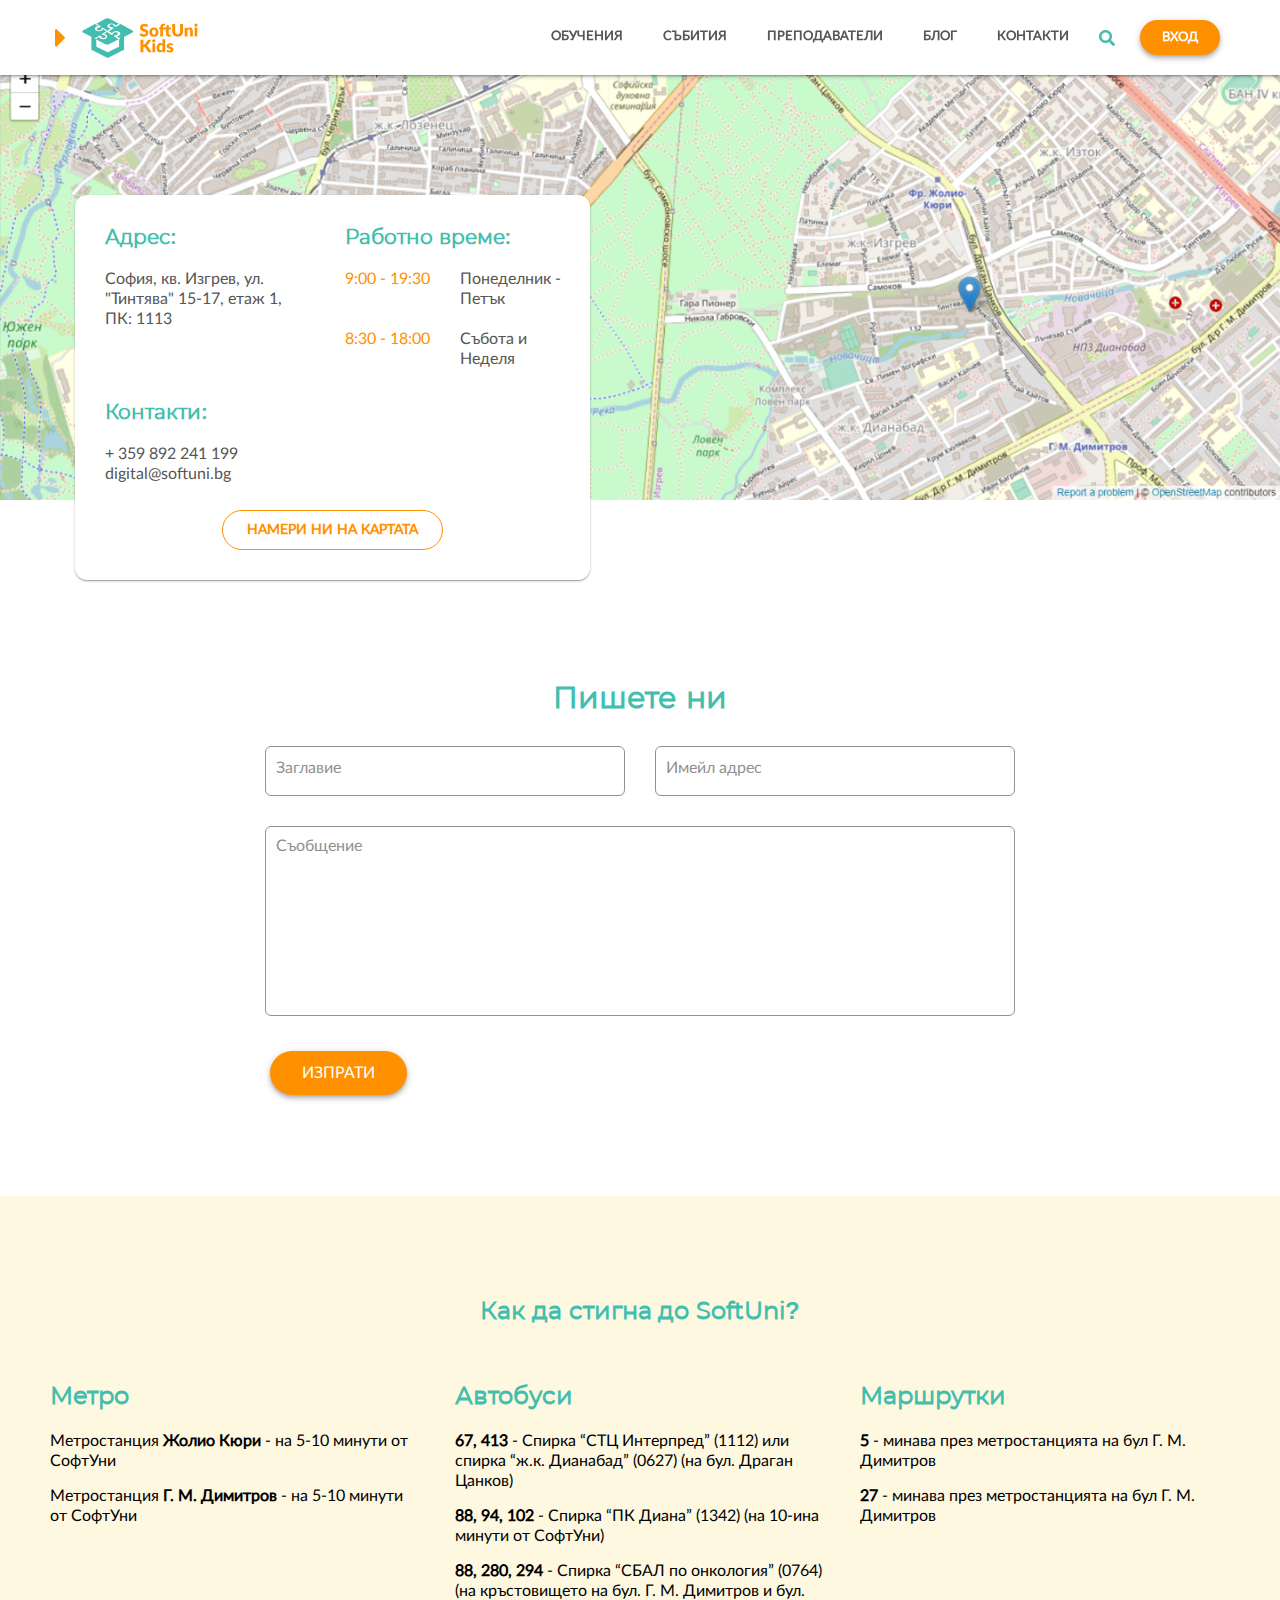
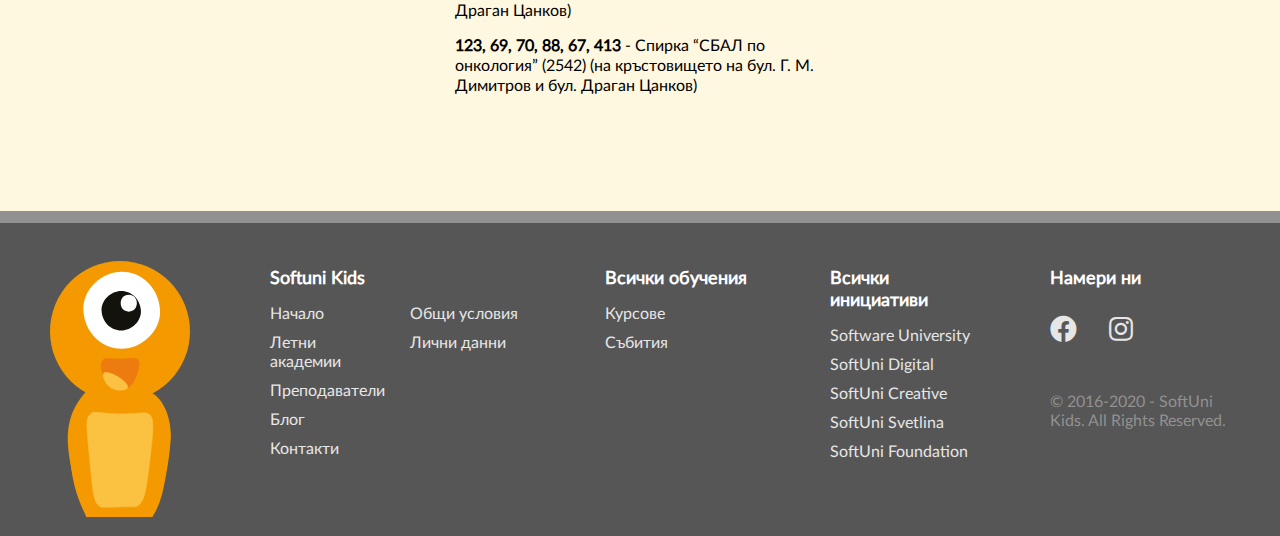
==== views/contacts.html @ 0d6dba03 "Added navbar to the header for mobile" ====
<!DOCTYPE html>
<html lang="en">

<head>
  <meta charset="UTF-8">
  <meta name="viewport" content="width=device-width, initial-scale=1.0">
  <link rel="stylesheet" href="https://cdnjs.cloudflare.com/ajax/libs/font-awesome/5.11.2/css/all.min.css">
  <link rel="stylesheet" href="../styles/01-settings/settings-typography.css">
  <link rel="stylesheet" href="../styles/03-generic/generic-normalize.css">
  <link rel="stylesheet" href="../styles/04-elements/elements-lists.css">
  <link rel="stylesheet" href="../styles/04-elements/elements-links.css">
  <link rel="stylesheet" href="../styles/04-elements/elements-input-fields.css">
  <link rel="stylesheet" href="../styles/05-objects/objects-containers.css">
  <link rel="stylesheet" href="../styles/06-components/common/components-button.css">
  <link rel="stylesheet" href="../styles/06-components/common/components-header.css">
  <link rel="stylesheet" href="../styles/06-components/common/components-footer.css">
  <link rel="stylesheet" href="../styles/06-components/common/components-navigation.css">
  <link rel="stylesheet" href="../styles/06-components/contacts/contacts-header.css">
  <link rel="stylesheet" href="../styles/06-components/contacts/contacts-form.css">
  <link rel="stylesheet" href="../styles/06-components/contacts/contacts-transport-section.css">
  <link rel="stylesheet" href="../styles/07-utilities/utilities-centered.css">
  <title>Contact us - SoftUni Kids</title>
</head>

<body>
  <nav class="navigation-wrapper">
    <div class="navigation container">
      <a class="navigation-logo" href="#">
        <i class="fas fa-caret-right"></i>
      </a>
      <ul class="navigation-list">
        <li class="navigation-list-item">
          <a href="../views/courses.html">обучения</a>
        </li>
        <li class="navigation-list-item">
          <a href="#">Събития</a>
        </li>
        <li class="navigation-list-item">
          <a href="../views/trainers.html">Преподаватели</a>
        </li>
        <li class="navigation-list-item">
          <a href="#">Блог</a>
        </li>
        <li class="navigation-list-item">
          <a href="../views/contacts.html">Контакти</a>
        </li>
        <li class="navigation-list-item search-icon">
          <img src="../assets/icons/search.png" alt="Search">
        </li>
        <li class="navigation-list-item login-btn-wrapper">
          <button class="btn btn-primary btn-login">
            вход
          </button>
        </li>
        <li class="navigation-list-item mobile-nav">
          <i class="fas fa-bars"></i>
        </li>
      </ul>
    </div>
  </nav>

  <header class="header contacts-header">
    <div class="header-map-container"></div>
    <section class="header-text-container header-text-and-button-container">
      <div class="header-text">
        <h3 class="header-text-title">Адрес:</h3>
        <p class="header-text-description">
          София, кв. Изгрев, ул. "Тинтява" 15-17, етаж 1,
          ПК: 1113
        </p>
      </div>

      <div class="header-text">
        <h3 class="header-text-title">Работно време:</h3>
        <div class="header-working-time-container">
          <p class="header-working-hours">9:00 - 19:30</p>
          <p class="header-working-days">Понеделник - Петък</p>
          <p class="header-working-hours">8:30 - 18:00</p>
          <p class="header-working-days">Събота и Неделя</p>
        </div>
      </div>

      <div class="header-text">
        <h3 class="header-text-title">Контакти:</h3>
        <p class="header-text-description">+ 359 892 241 199</p>
        <p class="header-text-description">digital@softuni.bg</p>
      </div>

      <button class="btn btn-secondary find-us-btn">намери ни на картата</button>
    </section>
  </header>

  <main>
    <section class="contact-us-form-container container">
      <h3 class="contact-us-form-title">Пишете ни</h3>
      <form action="#" class="contact-us-form">
        <input class="contact-us-input-field" type="text" placeholder="Заглавие">
        <input class="contact-us-input-field" type="text" placeholder="Имейл адрес">
        <textarea class="contact-us-textarea" type="text" placeholder="Съобщение"></textarea>
        <button class="btn btn-primary contact-us-btn" type="submit">
          изпрати
        </button>
      </form>
    </section>

    <section class="transport-to-softuni-container">
      <article class="transport-to-softuni container">
        <h2 class="transport-to-softuni-title">Как да стигна до SoftUni?</h2>

        <article class="transport-to-softuni-type">
          <h3 class="transport-to-softuni-type-title">Метро</h3>
          <ul class="transport-to-softuni-type-list">
            <li class="transport-to-softuni-type-list-item">
              Метростанция <strong>Жолио Кюри</strong> - на 5-10 минути от
              СофтУни</li>
            <li class="transport-to-softuni-type-list-item">
              Метростанция <strong>Г. М. Димитров</strong> - на 5-10
              минути
              от СофтУни</li>
          </ul>
        </article>

        <article class="transport-to-softuni-type">
          <h3 class="transport-to-softuni-type-title">Автобуси</h3>
          <ul class="transport-to-softuni-type-list">
            <li class="transport-to-softuni-type-list-item">
              <strong>67, 413</strong> - Спирка “СТЦ Интерпред” (1112) или спирка “ж.к. Дианабад” (0627) (на бул. Драган
              Цанков)
            </li>
            <li class="transport-to-softuni-type-list-item">
              <strong>88, 94, 102</strong> - Спирка “ПК Диана” (1342) (на 10-ина минути от СофтУни)
            </li>
            <li class="transport-to-softuni-type-list-item">
              <strong>88, 280, 294</strong> - Спирка “СБАЛ по онкология” (0764) (на кръстовището на бул. Г. М. Димитров
              и бул. Драган Цанков)
            </li>
            <li class="transport-to-softuni-type-list-item">
              <strong>123, 69, 70, 88, 67, 413</strong> - Спирка “СБАЛ по онкология” (2542) (на кръстовището на бул. Г.
              М. Димитров и бул. Драган Цанков)
            </li>
          </ul>
        </article>

        <article class="transport-to-softuni-type">
          <h3 class="transport-to-softuni-type-title">Маршрутки</h3>
          <ul class="transport-to-softuni-type-list">
            <li class="transport-to-softuni-type-list-item">
              <strong>5</strong> - минава през метростанцията на бул Г. М. Димитров
            </li>
            <li class="transport-to-softuni-type-list-item">
              <strong>27</strong> - минава през метростанцията на бул Г. М. Димитров
            </li>
          </ul>
        </article>
      </article>
    </section>
  </main>

  <footer class="footer">
    <section class="footer-image-and-list-container container">
      <div class="footer-image-container">
        <img class="footer-image" src="../assets/icons/footer-icon.svg" alt="">
      </div>
      <ul class="footer-list">
        <li class="footer-list-item kids">
          <header class="footer-list-item-title">Softuni Kids</header>
          <article class="footer-inner-list-container">
            <ul class="footer-inner-list">
              <li class="footer-inner-list-item">
                <a href="#">Начало</a>
              </li>
              <li class="footer-inner-list-item">
                <a href="#">Летни академии</a>
              </li>
              <li class="footer-inner-list-item">
                <a href="../views/trainers.html">Преподаватели</a>
              </li>
              <li class="footer-inner-list-item">
                <a href="#">Блог</a>
              </li>
              <li class="footer-inner-list-item">
                <a href="../views/contacts.html">Контакти</a>
              </li>
            </ul>
            <ul class="footer-inner-list">
              <li class="footer-inner-list-item">
                <a href="#">Общи условия</a>
              </li>
              <li class="footer-inner-list-item">
                <a href="#">Лични данни</a>
              </li>
            </ul>
          </article>
        </li>
        <li class="footer-list-item all-educations">
          <header class="footer-list-item-title">Всички обучения</header>
          <ul class="footer-inner-list">
            <li class="footer-inner-list-item">
              <a href="../views/courses.html">Курсове</a>
            </li>
            <li class="footer-inner-list-item">
              <a href="#">Събития</a>
            </li>
          </ul>
        </li>
        <li class="footer-list-item all-initiatives">
          <header class="footer-list-item-title">Всички инициативи</header>
          <ul class="footer-inner-list">
            <li class="footer-inner-list-item">
              <a href="#">Software University</a>
            </li>
            <li class="footer-inner-list-item">
              <a href="#">SoftUni Digital</a>
            </li>
            <li class="footer-inner-list-item">
              <a href="#">SoftUni Creative</a>
            </li>
            <li class="footer-inner-list-item">
              <a href="#">SoftUni Svetlina</a>
            </li>
            <li class="footer-inner-list-item">
              <a href="#">SoftUni Foundation</a>
            </li>
          </ul>
        </li>
        <li class="footer-list-item find-us">
          <header class="footer-list-item-title">Намери ни</header>
          <ul class="footer-inner-list social-media-list">
            <li class="footer-inner-list-item">
              <a href="#">
                <i class="fab fa-facebook"></i>
              </a>
            </li>
            <li class="footer-inner-list-item">
              <a href="#">
                <i class="fab fa-instagram"></i>
              </a>
            </li>
          </ul>
          <p class="all-rights-reserved">
            © 2016-2020 - SoftUni Kids. All Rights Reserved.
          </p>
        </li>
      </ul>
    </section>
  </footer>
</body>

</html>
---- styles/01-settings/settings-typography.css ----
@font-face {
  font-family: "Lato-Regular";
  src: url("../../assets/fonts/Lato2OFLWeb/Lato/fonts/Lato-Regular.woff2") format("woff2"), url("../../assets/fonts/Lato2OFLWeb/Lato/fonts/Lato-Regular.woff") format("woff"), url("../../assets/fonts/Lato2OFLWeb/Lato/fonts/Lato-Regular.ttf") format("truetype");
}

@font-face {
  font-family: "Montserrat";
  src: url("../../assets/fonts/Montserrat/Montserrat-Regular/montserrat-400-normal.woff2") format("woff2"), url("../../assets/fonts/Montserrat/Montserrat-Regular/montserrat-400-normal.woff") format("woff"), url("../../assets/fonts/Montserrat/Montserrat-Regular/montserrat-400-normal.ttf") format("truetype");
}

html,
* {
  font-family: "Lato-Regular", sans-serif;
}

a,
button {
  font-style: normal;
  font-size: 13px;
  line-height: 16px;
}

a {
  font-weight: 600;
}

p {
  font-style: normal;
  font-weight: normal;
  font-size: 16px;
  line-height: 20px;
}

button {
  font-weight: 800;
}

h1,
h2,
h3,
h4,
h5,
h6 {
  font-family: "Montserrat", sans-serif;
}

h1 {
  font-family: "Montserrat", sans-serif;
  font-style: normal;
  font-weight: 600;
  font-size: 36px;
  line-height: 44px;
}

h3 {
  font-style: normal;
  font-weight: bold;
  font-size: 24px;
  line-height: 30px;
}

h4 {
  font-style: normal;
  font-weight: 600;
  font-size: 20px;
  line-height: 24px;
}
/*# sourceMappingURL=settings-typography.css.map */
---- styles/04-elements/elements-lists.css ----
ul {
  padding: 0;
  margin: 0;
}

li {
  list-style: none;
}
/*# sourceMappingURL=elements-lists.css.map */
---- styles/04-elements/elements-links.css ----
a {
  padding-bottom: 2px;
  text-decoration: none;
  font-size: inherit;
  color: #FF9100;
}
/*# sourceMappingURL=elements-links.css.map */
---- styles/04-elements/elements-input-fields.css ----
select {
  min-width: 200px;
  min-height: 45px;
  padding: 15px;
  border: none;
  -webkit-box-sizing: border-box;
          box-sizing: border-box;
  border-radius: 4px;
  -webkit-appearance: none;
}

select:hover {
  cursor: pointer;
}

select::-webkit-input-placeholder {
  color: #919191;
}

select:-ms-input-placeholder {
  color: #919191;
}

select::-ms-input-placeholder {
  color: #919191;
}

select::placeholder {
  color: #919191;
}

option {
  font-size: 16px;
  line-height: 20px;
  color: #565656;
}

textarea {
  resize: none;
}
/*# sourceMappingURL=elements-input-fields.css.map */
---- styles/05-objects/objects-containers.css ----
.container {
  max-width: 1310px;
  width: 100%;
  margin: 20px auto;
  padding: 0 20px;
}

@media only screen and (min-width: 768px) {
  .container {
    max-width: 1390px;
    margin: 50px auto;
    padding: 0 50px;
  }
}
/*# sourceMappingURL=objects-containers.css.map */
---- styles/06-components/common/components-button.css ----
/* Shadow 0dp */
/* Shadow 1dp */
/* Shadow 2dp */
/* Shadow 3dp */
/* Shadow 4dp */
/* Shadow 6dp */
/* Shadow 8dp */
/* Shadow 9dp */
/* Shadow 12dp */
/* Shadow 16dp */
/* Shadow 24dp */
.btn {
  -webkit-box-shadow: 0 4px 5px 0 rgba(0, 0, 0, 0.14), 0 1px 10px 0 rgba(0, 0, 0, 0.12), 0 2px 4px -1px rgba(0, 0, 0, 0.2);
          box-shadow: 0 4px 5px 0 rgba(0, 0, 0, 0.14), 0 1px 10px 0 rgba(0, 0, 0, 0.12), 0 2px 4px -1px rgba(0, 0, 0, 0.2);
  border-radius: 100px;
  border: none;
  outline: none;
  padding: 10px 22px;
  text-transform: uppercase;
  -webkit-transition: 0.5s ease box-shadow, 0.5s ease background-color;
  transition: 0.5s ease box-shadow, 0.5s ease background-color;
  font-weight: 800;
}

.btn:hover {
  cursor: pointer;
  -webkit-box-shadow: 0 1px 1px 0 rgba(0, 0, 0, 0.14), 0 2px 1px -1px rgba(0, 0, 0, 0.12), 0 1px 3px 0 rgba(0, 0, 0, 0.2);
          box-shadow: 0 1px 1px 0 rgba(0, 0, 0, 0.14), 0 2px 1px -1px rgba(0, 0, 0, 0.12), 0 1px 3px 0 rgba(0, 0, 0, 0.2);
}

.btn-primary,
.btn-secondary,
.btn-small {
  margin: 5px;
}

.btn-primary,
.btn-small {
  font-weight: 400;
  color: #FFF;
  background-color: #FF9100;
  -webkit-box-shadow: 0 4px 5px 0 rgba(0, 0, 0, 0.14), 0 1px 10px 0 rgba(0, 0, 0, 0.12), 0 2px 4px -1px rgba(0, 0, 0, 0.2);
          box-shadow: 0 4px 5px 0 rgba(0, 0, 0, 0.14), 0 1px 10px 0 rgba(0, 0, 0, 0.12), 0 2px 4px -1px rgba(0, 0, 0, 0.2);
}

.btn-primary:hover,
.btn-small:hover {
  -webkit-box-shadow: none;
          box-shadow: none;
}

.btn-primary {
  height: 44px;
  font-size: 16px;
  line-height: 20px;
  padding: 12px 32px;
}

.btn-small {
  height: 31px;
  font-size: 11px;
  line-height: 13px;
  padding: 9px 18px;
}

.btn-primary-disabled,
.btn-small-disabled {
  background-color: #D6D6D6;
  -webkit-box-shadow: none;
          box-shadow: none;
}

.btn-secondary {
  height: 40px;
  font-weight: 900;
  line-height: 16px;
  padding: 11px 24px;
  color: #FF9100;
  background-color: #FFF;
  border: 1px solid #FF9100;
}

.btn-secondary:not(.btn-secondary-disabled):hover {
  background-color: rgba(255, 160, 0, 0.06);
}

.btn-secondary-disabled {
  color: #D6D6D6;
  border: 1px solid #D6D6D6;
}

.btn-login {
  display: -webkit-box;
  display: -ms-flexbox;
  display: flex;
  -webkit-box-pack: center;
      -ms-flex-pack: center;
          justify-content: center;
  font-weight: 800;
  font-size: 13px;
  line-height: 16px;
}
/*# sourceMappingURL=components-button.css.map */
---- styles/06-components/common/components-header.css ----
.header {
  color: #FFF;
}
/*# sourceMappingURL=components-header.css.map */
---- styles/06-components/common/components-footer.css ----
/* Shadow 0dp */
/* Shadow 1dp */
/* Shadow 2dp */
/* Shadow 3dp */
/* Shadow 4dp */
/* Shadow 6dp */
/* Shadow 8dp */
/* Shadow 9dp */
/* Shadow 12dp */
/* Shadow 16dp */
/* Shadow 24dp */
.footer {
  position: relative;
  min-height: 325px;
  background-color: #565656;
  border-top: 12px solid #919191;
}

.footer .footer-image-and-list-container {
  position: relative;
  -webkit-box-pack: justify;
      -ms-flex-pack: justify;
          justify-content: space-between;
  margin: 0 auto;
}

@media only screen and (min-width: 1200px) {
  .footer .footer-image-and-list-container {
    display: -ms-grid;
    display: grid;
    -ms-grid-columns: (1fr)[2];
        grid-template-columns: repeat(2, 1fr);
    gap: 80px;
    padding: 0 50px;
  }
}

.footer .footer-image-container {
  display: none;
  max-width: 220px;
  position: absolute;
  bottom: 0;
  -webkit-transition: 1s bottom cubic-bezier(0.175, 1.885, 0.32, 2.275);
  transition: 1s bottom cubic-bezier(0.175, 1.885, 0.32, 2.275);
}

@media only screen and (min-width: 992px) {
  .footer .footer-image-container {
    position: relative;
  }
}

@media only screen and (min-width: 1200px) {
  .footer .footer-image-container {
    display: block;
  }
}

.footer .footer-image-container:hover {
  bottom: 50px;
}

.footer .footer-image {
  position: absolute;
  bottom: 0;
  max-height: 100%;
}

@media only screen and (min-width: 992px) {
  .footer .footer-image {
    max-width: 100%;
    max-height: 150%;
  }
}

.footer .footer-list {
  display: -ms-grid;
  display: grid;
  -ms-grid-rows: 1fr 1fr;
      grid-template-rows: 1fr 1fr;
  -ms-grid-columns: 1fr 1fr;
      grid-template-columns: 1fr 1fr;
  gap: 32px 23px;
  padding: 50px 0;
}

@media only screen and (min-width: 992px) {
  .footer .footer-list {
    -ms-grid-columns: minmax(255px, 1fr) minmax(145px, 1fr) minmax(140px, 1fr) minmax(180px, 1fr);
        grid-template-columns: minmax(255px, 1fr) minmax(145px, 1fr) minmax(140px, 1fr) minmax(180px, 1fr);
    -ms-grid-rows: 1fr;
        grid-template-rows: 1fr;
    gap: 80px;
    padding: 45px 0;
  }
}

.footer .footer-list-item a {
  font-weight: normal;
}

.footer .footer-list-item.kids {
  -webkit-box-ordinal-group: 2;
      -ms-flex-order: 1;
          order: 1;
}

.footer .footer-list-item.all-educations {
  -webkit-box-ordinal-group: 4;
      -ms-flex-order: 3;
          order: 3;
}

.footer .footer-list-item.all-initiatives {
  -webkit-box-ordinal-group: 3;
      -ms-flex-order: 2;
          order: 2;
}

.footer .footer-list-item.find-us {
  -webkit-box-ordinal-group: 5;
      -ms-flex-order: 4;
          order: 4;
}

.footer .footer-list-item.find-us .footer-list-item-title {
  display: none;
}

@media only screen and (min-width: 992px) {
  .footer .footer-list-item.kids .footer-inner-list-container {
    display: -ms-grid;
    display: grid;
    -ms-grid-columns: (1fr)[2];
        grid-template-columns: repeat(2, 1fr);
    gap: 25px;
  }
  .footer .footer-list-item.all-educations {
    -webkit-box-ordinal-group: 3;
        -ms-flex-order: 2;
            order: 2;
  }
  .footer .footer-list-item.all-initiatives {
    -webkit-box-ordinal-group: 4;
        -ms-flex-order: 3;
            order: 3;
  }
  .footer .footer-list-item.find-us .footer-list-item-title {
    display: block;
  }
}

.footer .footer-list-item-title {
  font-weight: bold;
  font-size: 18px;
  line-height: 22px;
  color: #FFF;
  padding-bottom: 15px;
}

.footer .footer-inner-list-item {
  padding-bottom: 10px;
}

.footer .footer-inner-list-item a {
  font-size: 16px;
  line-height: 19px;
  color: #E6E6E6;
  -webkit-transition: 0.3s ease color;
  transition: 0.3s ease color;
}

.footer .footer-inner-list-item a:hover {
  color: #41BEAD;
}

.footer .social-media-list {
  display: -ms-grid;
  display: grid;
  -ms-grid-columns: (29px)[2];
      grid-template-columns: repeat(2, 29px);
  -ms-grid-rows: 28px;
      grid-template-rows: 28px;
  gap: 30px;
  padding-top: 10px;
}

.footer .social-media-list a {
  font-size: 27px;
}

.footer .all-rights-reserved {
  position: absolute;
  bottom: 0;
  width: 90%;
  left: 0;
  right: 0;
  text-align: center;
  padding-top: 30px;
  margin: 30px auto;
  border-top: 1px solid #696969;
  line-height: 19px;
  color: #919191;
}

@media only screen and (min-width: 992px) {
  .footer .all-rights-reserved {
    position: relative;
    width: 100%;
    padding-top: 50px;
    margin: 0;
    border: none;
    text-align: left;
  }
}
/*# sourceMappingURL=components-footer.css.map */
---- styles/06-components/common/components-navigation.css ----
/* Shadow 0dp */
/* Shadow 1dp */
/* Shadow 2dp */
/* Shadow 3dp */
/* Shadow 4dp */
/* Shadow 6dp */
/* Shadow 8dp */
/* Shadow 9dp */
/* Shadow 12dp */
/* Shadow 16dp */
/* Shadow 24dp */
.navigation-wrapper {
  position: -webkit-sticky;
  position: sticky;
  top: 0;
  padding: 10px 0;
  -webkit-box-shadow: 0 2px 2px 0 rgba(0, 0, 0, 0.14), 0 3px 1px -2px rgba(0, 0, 0, 0.12), 0 1px 5px 0 rgba(0, 0, 0, 0.2);
          box-shadow: 0 2px 2px 0 rgba(0, 0, 0, 0.14), 0 3px 1px -2px rgba(0, 0, 0, 0.12), 0 1px 5px 0 rgba(0, 0, 0, 0.2);
  background: #FFF;
  z-index: 9999;
}

@media only screen and (min-width: 992px) {
  .navigation-wrapper {
    padding: 15px;
  }
}

.navigation-wrapper .navigation {
  display: -webkit-box;
  display: -ms-flexbox;
  display: flex;
  -webkit-box-pack: justify;
      -ms-flex-pack: justify;
          justify-content: space-between;
  -webkit-box-align: center;
      -ms-flex-align: center;
          align-items: center;
  max-height: 75px;
  margin: 0 auto;
  padding: 0;
}

@media only screen and (min-width: 768px) {
  .navigation-wrapper .navigation {
    padding: 0 20px;
  }
}

.navigation-wrapper .navigation-logo {
  position: relative;
  min-width: 45px;
  min-height: 55px;
  padding: 0;
  margin-left: 45px;
  background: center/contain no-repeat url("../../../assets/icons/logo-mobile.svg");
  top: 0;
  -webkit-transition: 1s top cubic-bezier(0.175, 1.885, 0.32, 2.275);
  transition: 1s top cubic-bezier(0.175, 1.885, 0.32, 2.275);
}

@media only screen and (min-width: 992px) {
  .navigation-wrapper .navigation-logo {
    min-width: 120px;
    min-height: 40px;
    background-image: url("../../../assets/icons/logo-desktop.svg");
  }
}

.navigation-wrapper .navigation-logo:hover {
  top: 10px;
}

.navigation-wrapper .navigation-logo .fa-caret-right {
  position: absolute;
  left: -25px;
  top: 50%;
  -webkit-transform: translateY(-50%);
          transform: translateY(-50%);
  font-size: 30px;
  color: #565656;
  cursor: pointer;
}

@media only screen and (min-width: 992px) {
  .navigation-wrapper .navigation-logo .fa-caret-right {
    color: #FF9100;
  }
}

.navigation-wrapper .navigation-list {
  display: -webkit-box;
  display: -ms-flexbox;
  display: flex;
}

.navigation-wrapper .navigation-list-item {
  display: none;
  -webkit-box-align: center;
      -ms-flex-align: center;
          align-items: center;
  margin: 0 20px;
}

@media only screen and (min-width: 992px) {
  .navigation-wrapper .navigation-list-item {
    display: -webkit-box;
    display: -ms-flexbox;
    display: flex;
  }
}

.navigation-wrapper .navigation-list-item a {
  font-size: 13px;
  line-height: 16px;
  font-weight: bold;
  color: #565656;
  text-decoration: none;
  text-transform: uppercase;
  -webkit-transition: 0.3s ease color;
  transition: 0.3s ease color;
}

.navigation-wrapper .navigation-list-item a:hover {
  color: #FF9100;
}

.navigation-wrapper .search-icon {
  margin: 0 0 0 10px;
  cursor: pointer;
  -webkit-transition: 1s ease filter;
  transition: 1s ease filter;
}

.navigation-wrapper .search-icon:hover {
  -webkit-filter: brightness(0.5);
          filter: brightness(0.5);
}

.navigation-wrapper .login-btn-wrapper {
  display: -webkit-box;
  display: -ms-flexbox;
  display: flex;
  margin-left: 20px;
}

.navigation-wrapper .btn-login {
  width: 80px;
  height: 35px;
  padding: 10px 22px;
}

.navigation-wrapper .mobile-nav {
  display: -webkit-box;
  display: -ms-flexbox;
  display: flex;
  font-size: 20px;
  color: #565656;
  margin-left: 5px;
  cursor: pointer;
}

@media only screen and (min-width: 992px) {
  .navigation-wrapper .mobile-nav {
    display: none;
  }
}
/*# sourceMappingURL=components-navigation.css.map */
---- styles/06-components/contacts/contacts-header.css ----
/* Shadow 0dp */
/* Shadow 1dp */
/* Shadow 2dp */
/* Shadow 3dp */
/* Shadow 4dp */
/* Shadow 6dp */
/* Shadow 8dp */
/* Shadow 9dp */
/* Shadow 12dp */
/* Shadow 16dp */
/* Shadow 24dp */
.contacts-header {
  min-height: 500px;
  position: relative;
}

.contacts-header .header-map-container {
  height: 425px;
  background: bottom/cover no-repeat url("../../../assets/images/map.png");
}

.contacts-header .header-text-and-button-container {
  display: -ms-grid;
  display: grid;
  -ms-grid-columns: 1fr;
      grid-template-columns: 1fr;
  -ms-grid-rows: (150px)[2] 80px 45px;
      grid-template-rows: repeat(2, 150px) 80px 45px;
  gap: 25px;
  max-width: 520px;
  min-height: 380px;
  padding: 30px;
  margin: 0 20px;
  position: relative;
  bottom: 85px;
  color: #565656;
  background-color: #FFF;
  -webkit-box-shadow: 0 1px 1px 0 rgba(0, 0, 0, 0.14), 0 2px 1px -1px rgba(0, 0, 0, 0.12), 0 1px 3px 0 rgba(0, 0, 0, 0.2);
          box-shadow: 0 1px 1px 0 rgba(0, 0, 0, 0.14), 0 2px 1px -1px rgba(0, 0, 0, 0.12), 0 1px 3px 0 rgba(0, 0, 0, 0.2);
  border-radius: 12px;
}

@media only screen and (min-width: 576px) {
  .contacts-header .header-text-and-button-container {
    -ms-grid-columns: (215px)[2];
        grid-template-columns: repeat(2, 215px);
    -ms-grid-rows: 150px 80px 45px;
        grid-template-rows: 150px 80px 45px;
    margin: 0 auto;
  }
}

@media only screen and (min-width: 768px) {
  .contacts-header .header-text-and-button-container {
    position: absolute;
    bottom: -5px;
    left: 75px;
  }
}

.contacts-header .header-text {
  padding-right: 15px;
}

.contacts-header .header-text-title {
  font-weight: 600;
  font-size: 20px;
  line-height: 24px;
  color: #41BEAD;
  margin: 0 0 20px 0;
}

.contacts-header .header-text-description {
  font-size: 16px;
  line-height: 20px;
  margin: 0 10px 0 0;
}

.contacts-header .header-working-time-container {
  display: -ms-grid;
  display: grid;
  -ms-grid-columns: (1fr)[2];
      grid-template-columns: repeat(2, 1fr);
  -ms-grid-rows: (1fr)[2];
      grid-template-rows: repeat(2, 1fr);
  gap: 20px 25px;
}

@media only screen and (min-width: 768px) {
  .contacts-header .header-working-time-container {
    -ms-grid-columns: 90px 105px;
        grid-template-columns: 90px 105px;
  }
}

.contacts-header .header-working-hours,
.contacts-header .header-working-days {
  margin: 0;
}

.contacts-header .header-working-hours {
  color: #FF9100;
}

.contacts-header .find-us-btn {
  -ms-grid-row: 4;
  grid-row: 4;
  -ms-grid-column-align: center;
      justify-self: center;
  font-weight: 800;
  font-size: 14px;
  line-height: 16px;
  -webkit-box-shadow: none;
          box-shadow: none;
}

@media only screen and (min-width: 576px) {
  .contacts-header .find-us-btn {
    -ms-grid-row: 3;
    grid-row: 3;
    -ms-grid-column: 1;
    -ms-grid-column-span: 2;
    grid-column: 1 / span 2;
  }
}
/*# sourceMappingURL=contacts-header.css.map */
---- styles/06-components/contacts/contacts-form.css ----
/* Shadow 0dp */
/* Shadow 1dp */
/* Shadow 2dp */
/* Shadow 3dp */
/* Shadow 4dp */
/* Shadow 6dp */
/* Shadow 8dp */
/* Shadow 9dp */
/* Shadow 12dp */
/* Shadow 16dp */
/* Shadow 24dp */
.contact-us-form-container {
  max-width: 850px;
  margin: 105px auto 100px;
}

.contact-us-form-container .contact-us-form-title {
  font-weight: 600;
  font-size: 30px;
  line-height: 36px;
  text-align: center;
  color: #41BEAD;
  margin-top: 0;
}

.contact-us-form-container .contact-us-form {
  display: -ms-grid;
  display: grid;
  -ms-grid-columns: 1fr;
      grid-template-columns: 1fr;
  -ms-grid-rows: (50px)[2] 190px 50px;
      grid-template-rows: repeat(2, 50px) 190px 50px;
  gap: 30px;
}

@media only screen and (min-width: 768px) {
  .contact-us-form-container .contact-us-form {
    -ms-grid-columns: (1fr)[2];
        grid-template-columns: repeat(2, 1fr);
    -ms-grid-rows: 50px 190px 50px;
        grid-template-rows: 50px 190px 50px;
  }
}

.contact-us-form-container .contact-us-input-field,
.contact-us-form-container .contact-us-textarea {
  border-radius: 6px;
  border: 1px solid #919191;
  -webkit-transition: 0.5s border-color ease-in;
  transition: 0.5s border-color ease-in;
  padding: 10px 10px 15px;
}

.contact-us-form-container .contact-us-input-field::-webkit-input-placeholder,
.contact-us-form-container .contact-us-textarea::-webkit-input-placeholder {
  font-size: 16px;
  line-height: 19px;
  color: #919191;
}

.contact-us-form-container .contact-us-input-field:-ms-input-placeholder,
.contact-us-form-container .contact-us-textarea:-ms-input-placeholder {
  font-size: 16px;
  line-height: 19px;
  color: #919191;
}

.contact-us-form-container .contact-us-input-field::-ms-input-placeholder,
.contact-us-form-container .contact-us-textarea::-ms-input-placeholder {
  font-size: 16px;
  line-height: 19px;
  color: #919191;
}

.contact-us-form-container .contact-us-input-field::placeholder,
.contact-us-form-container .contact-us-textarea::placeholder {
  font-size: 16px;
  line-height: 19px;
  color: #919191;
}

.contact-us-form-container .contact-us-input-field:focus,
.contact-us-form-container .contact-us-textarea:focus {
  outline: none;
  border: 1px solid #FF9100;
}

@media only screen and (min-width: 768px) {
  .contact-us-form-container .contact-us-textarea {
    -ms-grid-column: 1;
    -ms-grid-column-span: 2;
    grid-column: 1 / span 2;
  }
}

@media only screen and (min-width: 768px) {
  .contact-us-form-container .contact-us-btn {
    -ms-grid-column-align: start;
        justify-self: start;
  }
}
/*# sourceMappingURL=contacts-form.css.map */
---- styles/06-components/contacts/contacts-transport-section.css ----
/* Shadow 0dp */
/* Shadow 1dp */
/* Shadow 2dp */
/* Shadow 3dp */
/* Shadow 4dp */
/* Shadow 6dp */
/* Shadow 8dp */
/* Shadow 9dp */
/* Shadow 12dp */
/* Shadow 16dp */
/* Shadow 24dp */
.transport-to-softuni-container {
  background-color: #FFF8E1;
  min-height: 570px;
  padding: 50px 0;
}

.transport-to-softuni-container .transport-to-softuni {
  display: -ms-grid;
  display: grid;
  gap: 50px 35px;
}

@media only screen and (min-width: 768px) {
  .transport-to-softuni-container .transport-to-softuni {
    -ms-grid-rows: 35px 1fr;
        grid-template-rows: 35px 1fr;
    -ms-grid-columns: (1fr)[3];
        grid-template-columns: repeat(3, 1fr);
  }
}

.transport-to-softuni-container .transport-to-softuni-title,
.transport-to-softuni-container .transport-to-softuni-type-title {
  color: #41BEAD;
}

.transport-to-softuni-container .transport-to-softuni-title {
  -ms-grid-column-align: center;
      justify-self: center;
  font-weight: 600;
  font-size: 24px;
  line-height: 30px;
  margin: 0;
}

@media only screen and (min-width: 768px) {
  .transport-to-softuni-container .transport-to-softuni-title {
    grid-column: 1/-1;
  }
}

.transport-to-softuni-container .transport-to-softuni-type-title {
  margin: 0 0 20px 0;
}

.transport-to-softuni-container .transport-to-softuni-type-list {
  font-size: 16px;
  line-height: 20px;
}

.transport-to-softuni-container .transport-to-softuni-type-list-item {
  padding-bottom: 15px;
}
/*# sourceMappingURL=contacts-transport-section.css.map */
---- styles/07-utilities/utilities-centered.css ----
.centered {
  text-align: center;
}

.centered__container {
  width: 65%;
  margin: 0 auto;
}
/*# sourceMappingURL=utilities-centered.css.map */
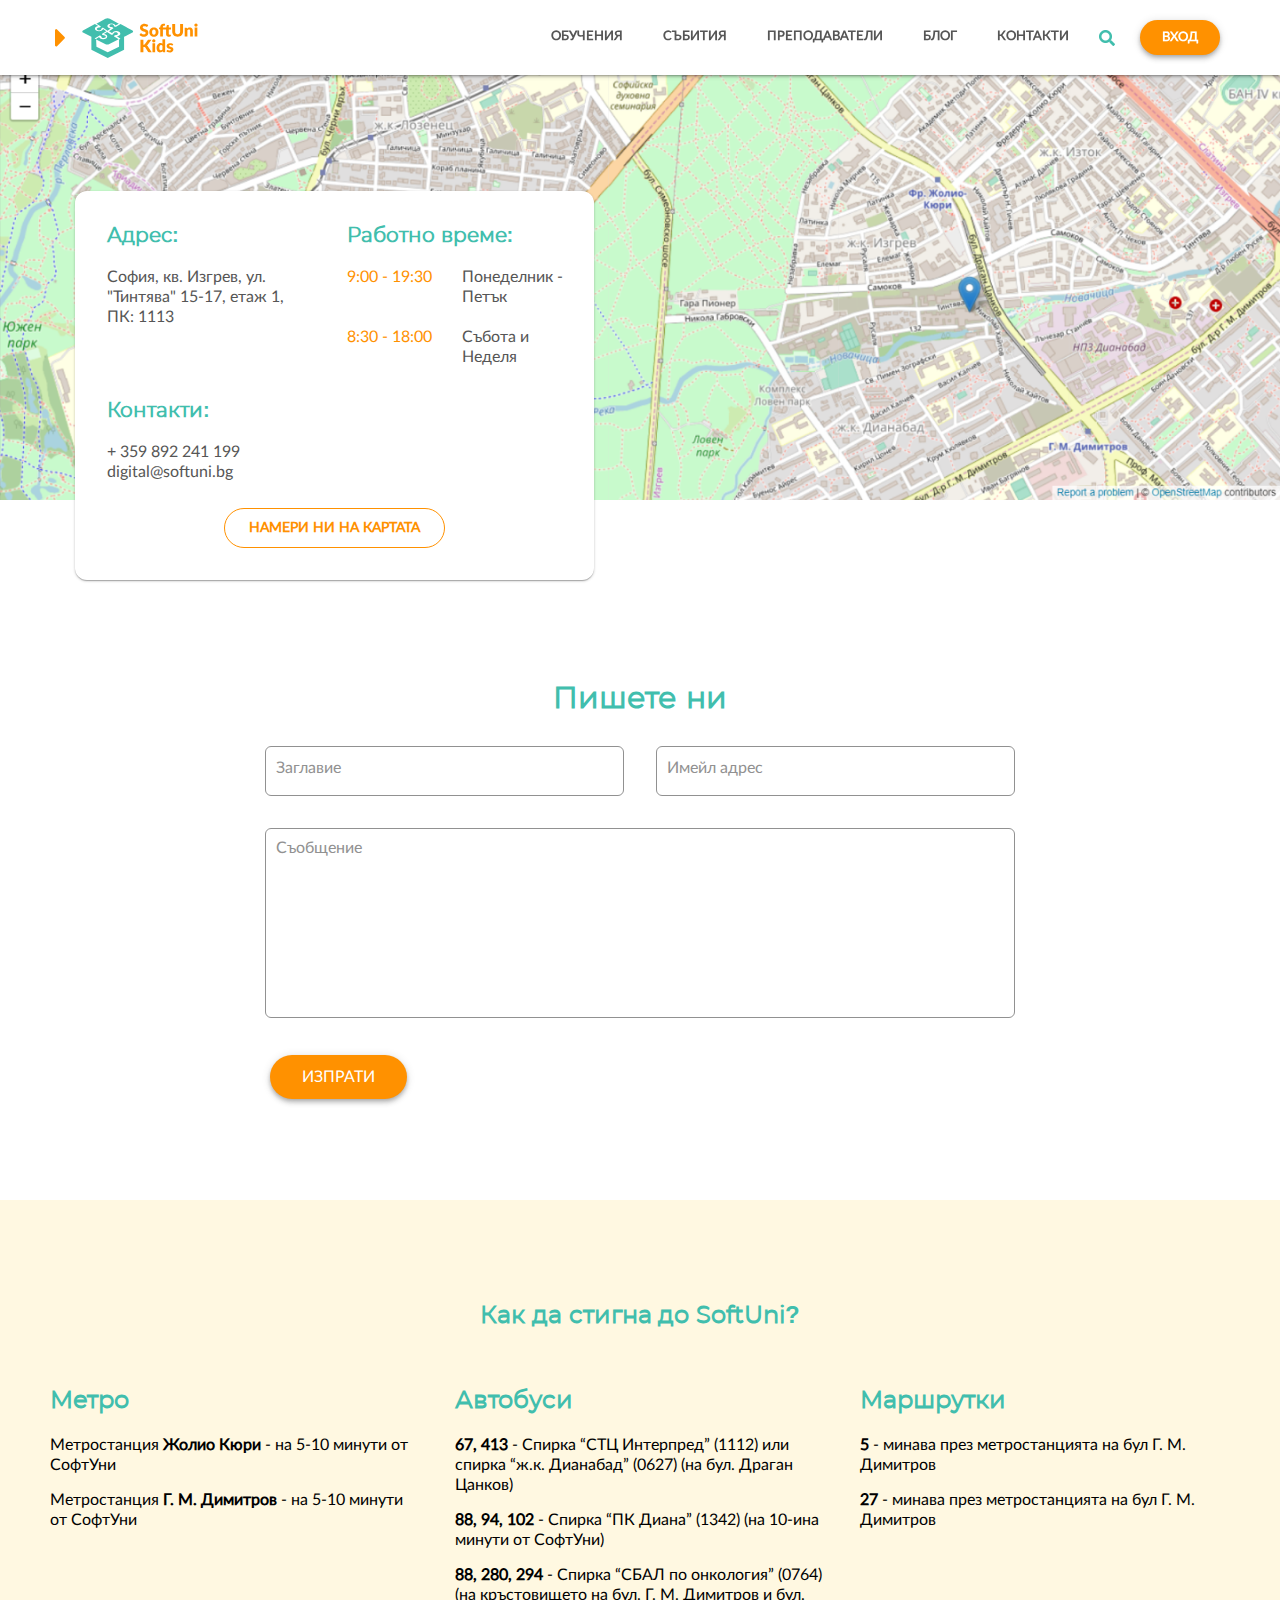
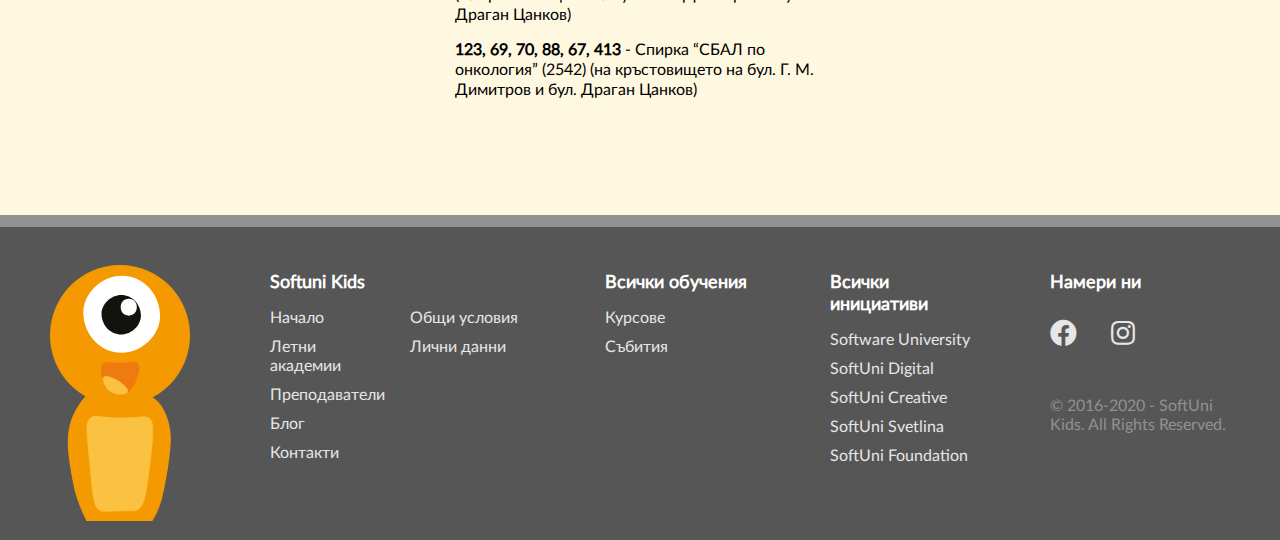
==== commit d776d73c: "Added styles for selected text" ====
--- a/views/contacts.html
+++ b/views/contacts.html
@@ -5,8 +5,9 @@
   <meta charset="UTF-8">
   <meta name="viewport" content="width=device-width, initial-scale=1.0">
   <link rel="stylesheet" href="https://cdnjs.cloudflare.com/ajax/libs/font-awesome/5.11.2/css/all.min.css">
-  <link rel="stylesheet" href="../styles/01-settings/settings-typography.css">
   <link rel="stylesheet" href="../styles/03-generic/generic-normalize.css">
+  <link rel="stylesheet" href="../styles/03-generic/generic-text-selection.css">
+  <link rel="stylesheet" href="../styles/04-elements/elements-typography.css">
   <link rel="stylesheet" href="../styles/04-elements/elements-lists.css">
   <link rel="stylesheet" href="../styles/04-elements/elements-links.css">
   <link rel="stylesheet" href="../styles/04-elements/elements-input-fields.css">
@@ -18,7 +19,6 @@
   <link rel="stylesheet" href="../styles/06-components/contacts/contacts-header.css">
   <link rel="stylesheet" href="../styles/06-components/contacts/contacts-form.css">
   <link rel="stylesheet" href="../styles/06-components/contacts/contacts-transport-section.css">
-  <link rel="stylesheet" href="../styles/07-utilities/utilities-centered.css">
   <title>Contact us - SoftUni Kids</title>
 </head>
 
@@ -53,7 +53,7 @@
           </button>
         </li>
         <li class="navigation-list-item mobile-nav">
-          <i class="fas fa-bars"></i>
+          <img src="../assets/icons/menu.svg" alt="menu">
         </li>
       </ul>
     </div>
@@ -222,10 +222,22 @@
               <a href="#">SoftUni Foundation</a>
             </li>
           </ul>
+          <ul class="footer-inner-list social-media-list social-media-list-mobile">
+            <li class="footer-inner-list-item">
+              <a href="#">
+                <i class="fab fa-facebook"></i>
+              </a>
+            </li>
+            <li class="footer-inner-list-item">
+              <a href="#">
+                <i class="fab fa-instagram"></i>
+              </a>
+            </li>
+          </ul>
         </li>
         <li class="footer-list-item find-us">
           <header class="footer-list-item-title">Намери ни</header>
-          <ul class="footer-inner-list social-media-list">
+          <ul class="footer-inner-list social-media-list social-media-list-desktop">
             <li class="footer-inner-list-item">
               <a href="#">
                 <i class="fab fa-facebook"></i>
--- a/styles/03-generic/generic-text-selection.css
+++ b/styles/03-generic/generic-text-selection.css
@@ -0,0 +1,9 @@
+*::-moz-selection {
+  color: #181818;
+  background: #7CD1C5;
+}
+*::selection {
+  color: #181818;
+  background: #7CD1C5;
+}
+/*# sourceMappingURL=generic-text-selection.css.map */--- a/styles/04-elements/elements-typography.css
+++ b/styles/04-elements/elements-typography.css
@@ -0,0 +1,72 @@
+@font-face {
+  font-family: "Lato-Regular";
+  src: url("../../assets/fonts/Lato2OFLWeb/Lato/fonts/Lato-Regular.woff2") format("woff2"),
+    url("../../assets/fonts/Lato2OFLWeb/Lato/fonts/Lato-Regular.woff") format("woff"),
+    url("../../assets/fonts/Lato2OFLWeb/Lato/fonts/Lato-Regular.ttf") format("truetype");
+}
+
+@font-face {
+  font-family: "Montserrat";
+  src: url("../../assets/fonts/Montserrat/Montserrat-Regular/montserrat-400-normal.woff2") format("woff2"),
+    url("../../assets/fonts/Montserrat/Montserrat-Regular/montserrat-400-normal.woff") format("woff"),
+    url("../../assets/fonts/Montserrat/Montserrat-Regular/montserrat-400-normal.ttf") format("truetype");
+}
+
+html,
+* {
+  font-family: "Lato-Regular", sans-serif;
+}
+
+a,
+button {
+  font-style: normal;
+  font-size: 13px;
+  line-height: 16px;
+}
+
+a {
+  font-weight: 600;
+}
+
+p {
+  font-style: normal;
+  font-weight: normal;
+  font-size: 16px;
+  line-height: 20px;
+}
+
+button {
+  font-weight: 800;
+}
+
+h1,
+h2,
+h3,
+h4,
+h5,
+h6 {
+  font-family: "Montserrat", sans-serif;
+}
+
+h1 {
+  font-family: "Montserrat", sans-serif;
+  font-style: normal;
+  font-weight: 600;
+  font-size: 36px;
+  line-height: 44px;
+}
+
+h3 {
+  font-style: normal;
+  font-weight: bold;
+  font-size: 24px;
+  line-height: 30px;
+}
+
+h4 {
+  font-style: normal;
+  font-weight: 600;
+  font-size: 20px;
+  line-height: 24px;
+}
+/*# sourceMappingURL=elements-typography.css.map */
--- a/styles/06-components/common/components-footer.css
+++ b/styles/06-components/common/components-footer.css
@@ -22,6 +22,7 @@
       -ms-flex-pack: justify;
           justify-content: space-between;
   margin: 0 auto;
+  padding: 0 20px;
 }
 
 @media only screen and (min-width: 1200px) {
@@ -181,12 +182,35 @@
       grid-template-columns: repeat(2, 29px);
   -ms-grid-rows: 28px;
       grid-template-rows: 28px;
-  gap: 30px;
+  gap: 32px;
   padding-top: 10px;
 }
 
 .footer .social-media-list a {
   font-size: 27px;
+}
+
+.footer .social-media-list-mobile {
+  display: -ms-grid;
+  display: grid;
+  padding-top: 32px;
+}
+
+@media only screen and (min-width: 992px) {
+  .footer .social-media-list-mobile {
+    display: none;
+  }
+}
+
+.footer .social-media-list-desktop {
+  display: none;
+}
+
+@media only screen and (min-width: 992px) {
+  .footer .social-media-list-desktop {
+    display: -ms-grid;
+    display: grid;
+  }
 }
 
 .footer .all-rights-reserved {
@@ -196,8 +220,8 @@
   left: 0;
   right: 0;
   text-align: center;
-  padding-top: 30px;
-  margin: 30px auto;
+  padding-top: 32px;
+  margin: 32px auto;
   border-top: 1px solid #696969;
   line-height: 19px;
   color: #919191;
--- a/styles/06-components/common/components-navigation.css
+++ b/styles/06-components/common/components-navigation.css
@@ -9,6 +9,12 @@
 /* Shadow 12dp */
 /* Shadow 16dp */
 /* Shadow 24dp */
+.navigation-wrapper .navigation-logo .fa-caret-right {
+  top: 50%;
+  -webkit-transform: translateY(-50%);
+          transform: translateY(-50%);
+}
+
 .navigation-wrapper {
   position: -webkit-sticky;
   position: sticky;
@@ -74,9 +80,6 @@
 .navigation-wrapper .navigation-logo .fa-caret-right {
   position: absolute;
   left: -25px;
-  top: 50%;
-  -webkit-transform: translateY(-50%);
-          transform: translateY(-50%);
   font-size: 30px;
   color: #565656;
   cursor: pointer;
@@ -154,8 +157,6 @@
   display: -webkit-box;
   display: -ms-flexbox;
   display: flex;
-  font-size: 20px;
-  color: #565656;
   margin-left: 5px;
   cursor: pointer;
 }
--- a/styles/06-components/contacts/contacts-header.css
+++ b/styles/06-components/contacts/contacts-header.css
@@ -29,7 +29,7 @@
   gap: 25px;
   max-width: 520px;
   min-height: 380px;
-  padding: 30px;
+  padding: 32px;
   margin: 0 20px;
   position: relative;
   bottom: 85px;
--- a/styles/06-components/contacts/contacts-form.css
+++ b/styles/06-components/contacts/contacts-form.css
@@ -30,7 +30,7 @@
       grid-template-columns: 1fr;
   -ms-grid-rows: (50px)[2] 190px 50px;
       grid-template-rows: repeat(2, 50px) 190px 50px;
-  gap: 30px;
+  gap: 32px;
 }
 
 @media only screen and (min-width: 768px) {
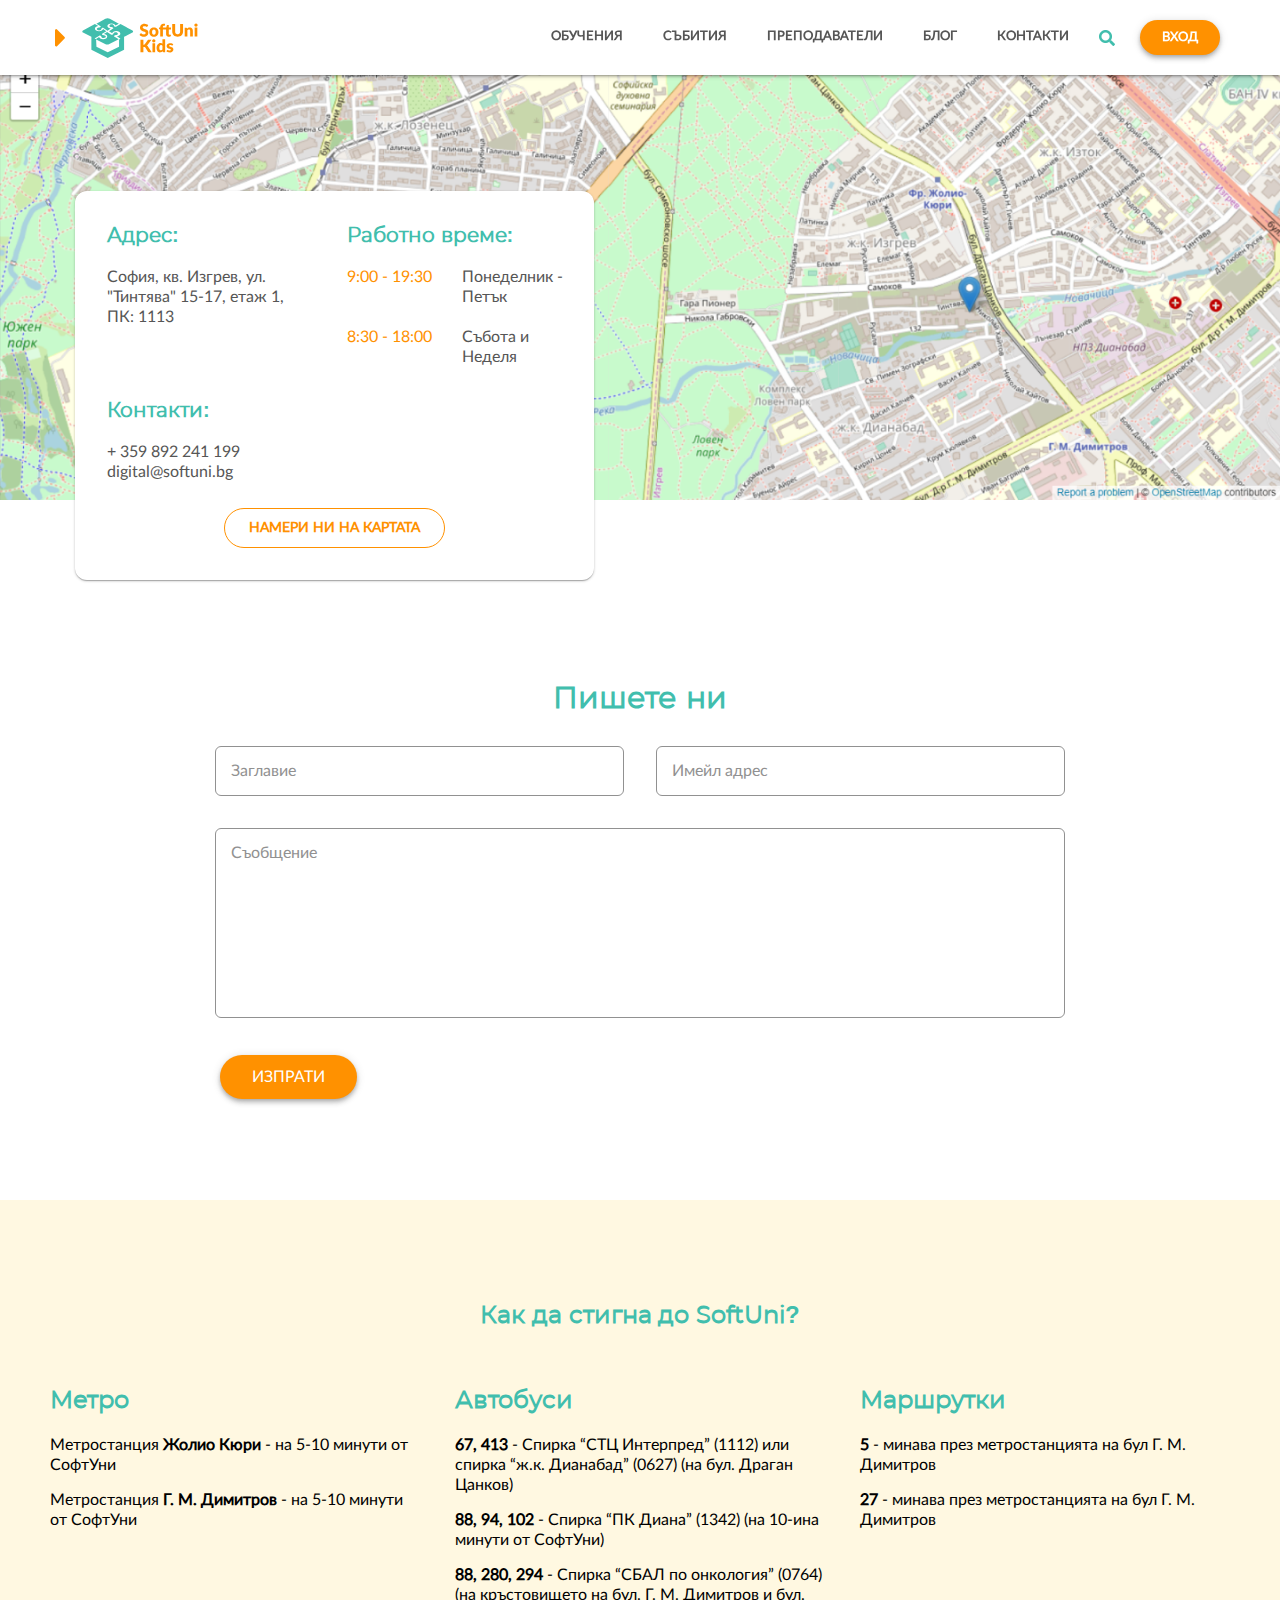
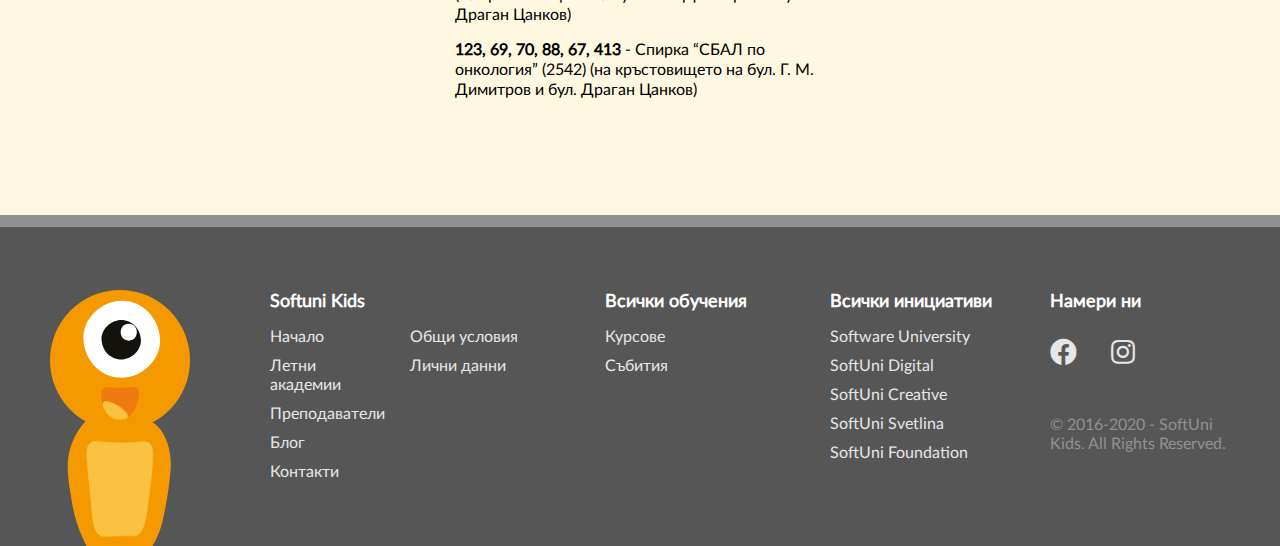
==== commit f199db19: "Added animation to input fields of contacts page" ====
--- a/views/contacts.html
+++ b/views/contacts.html
@@ -7,6 +7,7 @@
   <link rel="stylesheet" href="https://cdnjs.cloudflare.com/ajax/libs/font-awesome/5.11.2/css/all.min.css">
   <link rel="stylesheet" href="../styles/03-generic/generic-normalize.css">
   <link rel="stylesheet" href="../styles/03-generic/generic-text-selection.css">
+  <link rel="stylesheet" href="../styles/03-generic/generic-scrollbar.css">
   <link rel="stylesheet" href="../styles/04-elements/elements-typography.css">
   <link rel="stylesheet" href="../styles/04-elements/elements-lists.css">
   <link rel="stylesheet" href="../styles/04-elements/elements-links.css">
@@ -94,9 +95,31 @@
     <section class="contact-us-form-container container">
       <h3 class="contact-us-form-title">Пишете ни</h3>
       <form action="#" class="contact-us-form">
-        <input class="contact-us-input-field" type="text" placeholder="Заглавие">
-        <input class="contact-us-input-field" type="text" placeholder="Имейл адрес">
-        <textarea class="contact-us-textarea" type="text" placeholder="Съобщение"></textarea>
+
+        <article class="input-field-container contact-us-input-field-container">
+          <input class="input contact-us-input-field" placeholder="Заглавие" type="text">
+          <section class="floating-label-container">
+            <label class="floating-label">
+              Заглавие
+            </label>
+          </section>
+        </article>
+        <article class="input-field-container contact-us-input-field-container">
+          <input class="input contact-us-input-field" placeholder="Имейл адрес" type="text">
+          <section class="floating-label-container">
+            <label class="floating-label">
+              Имейл адрес
+            </label>
+          </section>
+        </article>
+        <article class="input-field-container contact-us-textarea-container">
+          <textarea class="textarea contact-us-textarea" type="text" placeholder="Съобщение"></textarea>
+          <section class="floating-label-container">
+            <label class="floating-label">
+              Съобщение
+            </label>
+          </section>
+        </article>
         <button class="btn btn-primary contact-us-btn" type="submit">
           изпрати
         </button>
--- a/styles/03-generic/generic-scrollbar.css
+++ b/styles/03-generic/generic-scrollbar.css
@@ -0,0 +1,17 @@
+html {
+  scrollbar-color: #187BD6 #E6E6E6;
+}
+
+body::-webkit-scrollbar {
+  width: 20px;
+}
+
+body::-webkit-scrollbar-track {
+  -webkit-box-shadow: inset 0 0 6px #B2B2B2;
+          box-shadow: inset 0 0 6px #B2B2B2;
+}
+
+body::-webkit-scrollbar-thumb {
+  background-color: #187BD6;
+}
+/*# sourceMappingURL=generic-scrollbar.css.map */--- a/styles/04-elements/elements-input-fields.css
+++ b/styles/04-elements/elements-input-fields.css
@@ -38,4 +38,65 @@
 textarea {
   resize: none;
 }
+
+input::-webkit-input-placeholder,
+textarea::-webkit-input-placeholder,
+input::-webkit-input-placeholder,
+textarea::-webkit-input-placeholder {
+  color: transparent !important;
+}
+
+input::placeholder,
+textarea::placeholder,
+input::-webkit-input-placeholder,
+textarea::-webkit-input-placeholder {
+  color: transparent !important;
+}
+
+.input-field-container,
+.textarea-container {
+  position: relative;
+}
+
+.input,
+.textarea {
+  width: 100%;
+  height: 100%;
+  padding: 16px;
+  font-size: 16px;
+  color: #919191;
+  border-radius: 6px;
+  border: 1px solid #919191;
+}
+
+.input:focus + .floating-label-container .floating-label, .input:not(:placeholder-shown) + .floating-label-container .floating-label,
+.textarea:focus + .floating-label-container .floating-label,
+.textarea:not(:placeholder-shown) + .floating-label-container .floating-label {
+  top: -6px;
+  font-size: 12px;
+}
+
+.input, .input:focus, .input:active,
+.textarea,
+.textarea:focus,
+.textarea:active {
+  -webkit-box-shadow: none;
+          box-shadow: none;
+}
+
+.input {
+  max-height: 50px;
+}
+
+.floating-label {
+  position: absolute;
+  padding: 0 8px;
+  left: 8px;
+  top: 16px;
+  font-size: 16px;
+  line-height: 19px;
+  pointer-events: none;
+  -webkit-transition: top 0.08s ease;
+  transition: top 0.08s ease;
+}
 /*# sourceMappingURL=elements-input-fields.css.map */--- a/styles/06-components/common/components-footer.css
+++ b/styles/06-components/common/components-footer.css
@@ -77,12 +77,12 @@
 .footer .footer-list {
   display: -ms-grid;
   display: grid;
-  -ms-grid-rows: 1fr 1fr;
-      grid-template-rows: 1fr 1fr;
+  -ms-grid-rows: 1.5fr 1fr;
+      grid-template-rows: 1.5fr 1fr;
   -ms-grid-columns: 1fr 1fr;
       grid-template-columns: 1fr 1fr;
   gap: 32px 23px;
-  padding: 50px 0;
+  padding: 52px 0;
 }
 
 @media only screen and (min-width: 992px) {
@@ -92,7 +92,7 @@
     -ms-grid-rows: 1fr;
         grid-template-rows: 1fr;
     gap: 80px;
-    padding: 45px 0;
+    padding: 64px 0;
   }
 }
 
@@ -159,7 +159,13 @@
   padding-bottom: 15px;
 }
 
-.footer .footer-inner-list-item {
+@media only screen and (min-width: 768px) {
+  .footer .footer-list-item-title {
+    white-space: nowrap;
+  }
+}
+
+.footer .footer-inner-list-item:not(:last-child) {
   padding-bottom: 10px;
 }
 
--- a/styles/06-components/contacts/contacts-form.css
+++ b/styles/06-components/contacts/contacts-form.css
@@ -11,7 +11,19 @@
 /* Shadow 24dp */
 .contact-us-form-container {
   max-width: 850px;
-  margin: 105px auto 100px;
+  margin: 24px auto 100px;
+}
+
+@media only screen and (min-width: 768px) {
+  .contact-us-form-container {
+    margin: 105px auto 100px;
+  }
+}
+
+@media only screen and (min-width: 992px) {
+  .contact-us-form-container {
+    padding: 0;
+  }
 }
 
 .contact-us-form-container .contact-us-form-title {
@@ -42,12 +54,23 @@
   }
 }
 
+.contact-us-form-container .floating-label {
+  color: #919191;
+  background-color: #FFF;
+}
+
+@media only screen and (min-width: 768px) {
+  .contact-us-form-container .contact-us-textarea-container {
+    -ms-grid-column: 1;
+    -ms-grid-column-span: 2;
+    grid-column: 1 / span 2;
+  }
+}
+
 .contact-us-form-container .contact-us-input-field,
 .contact-us-form-container .contact-us-textarea {
   border-radius: 6px;
   border: 1px solid #919191;
-  -webkit-transition: 0.5s border-color ease-in;
-  transition: 0.5s border-color ease-in;
   padding: 10px 10px 15px;
 }
 
@@ -82,15 +105,6 @@
 .contact-us-form-container .contact-us-input-field:focus,
 .contact-us-form-container .contact-us-textarea:focus {
   outline: none;
-  border: 1px solid #FF9100;
-}
-
-@media only screen and (min-width: 768px) {
-  .contact-us-form-container .contact-us-textarea {
-    -ms-grid-column: 1;
-    -ms-grid-column-span: 2;
-    grid-column: 1 / span 2;
-  }
 }
 
 @media only screen and (min-width: 768px) {
